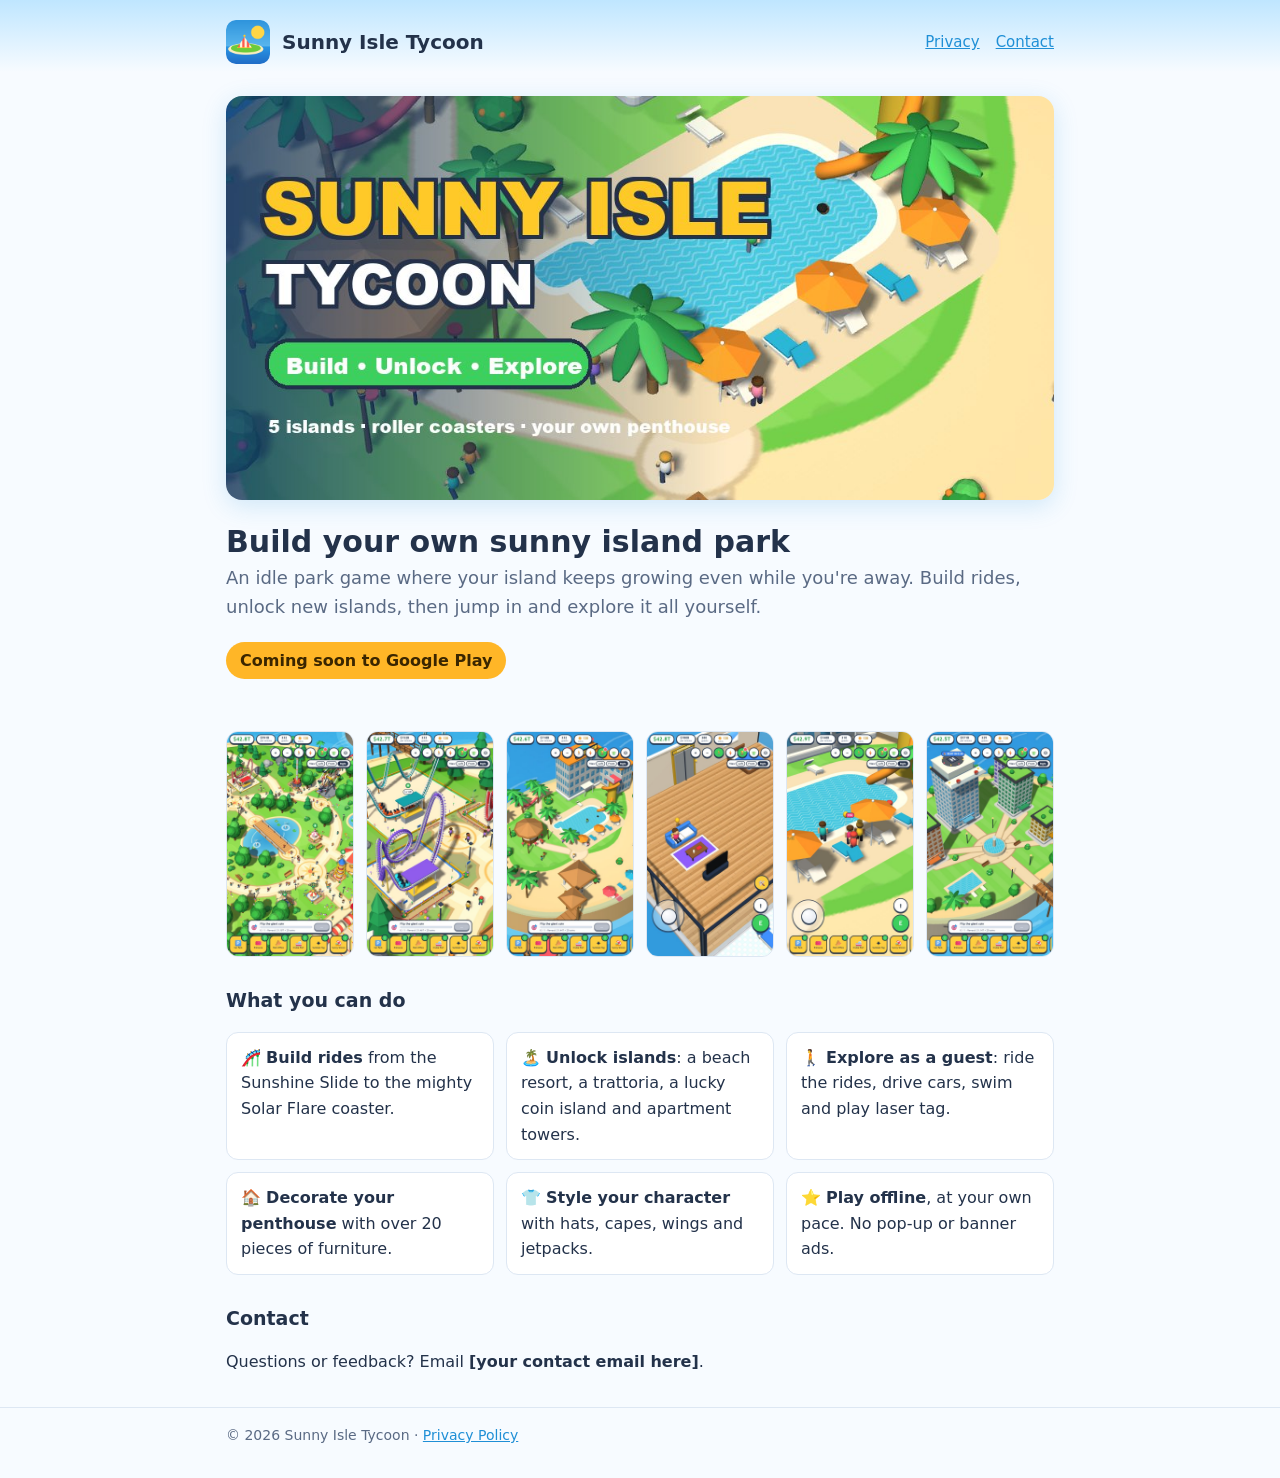
==== index.html @ 57443861 "Add website (landing page + privacy policy) for public hosting Co-Authored-By: Claude Opus 5.5 <nore" ====
<!doctype html>
<html lang="en">
<head>
<meta charset="utf-8">
<meta name="viewport" content="width=device-width,initial-scale=1">
<title>Sunny Isle Tycoon</title>
<meta name="description" content="Build a sunny 3D island park, unlock new islands and explore it all yourself!">
<link rel="icon" href="favicon.png">
<link rel="stylesheet" href="style.css">
</head>
<body>
<header class="top"><div class="wrap">
  <img src="img/icon.png" alt="">
  <a class="brand" href="./">Sunny Isle Tycoon</a>
  <nav><a href="privacy.html">Privacy</a><a href="#contact">Contact</a></nav>
</div></header>

<main class="wrap">
  <section class="hero">
    <img class="banner" src="img/banner.jpg" alt="Sunny Isle Tycoon: a bright island theme park">
    <h1>Build your own sunny island park</h1>
    <p class="lead">An idle park game where your island keeps growing even while you're away. Build rides, unlock new islands, then jump in and explore it all yourself.</p>
    <span class="badge">Coming soon to Google Play</span>
  </section>

  <div class="shots">
    <img src="img/01-park.jpg" alt="The main park" loading="lazy">
    <img src="img/02-coaster.jpg" alt="A roller coaster" loading="lazy">
    <img src="img/03-shores.jpg" alt="Sunny Shores beach resort" loading="lazy">
    <img src="img/05-penthouse.jpg" alt="Decorating the penthouse" loading="lazy">
    <img src="img/06-explore.jpg" alt="Exploring the park as a guest" loading="lazy">
    <img src="img/07-heights.jpg" alt="Sunrise Heights apartment towers" loading="lazy">
  </div>

  <h2>What you can do</h2>
  <ul class="features">
    <li>🎢 <b>Build rides</b> from the Sunshine Slide to the mighty Solar Flare coaster.</li>
    <li>🏝️ <b>Unlock islands</b>: a beach resort, a trattoria, a lucky coin island and apartment towers.</li>
    <li>🚶 <b>Explore as a guest</b>: ride the rides, drive cars, swim and play laser tag.</li>
    <li>🏠 <b>Decorate your penthouse</b> with over 20 pieces of furniture.</li>
    <li>👕 <b>Style your character</b> with hats, capes, wings and jetpacks.</li>
    <li>⭐ <b>Play offline</b>, at your own pace. No pop-up or banner ads.</li>
  </ul>

  <h2 id="contact">Contact</h2>
  <p>Questions or feedback? Email <b>[your contact email here]</b>.</p>
</main>

<footer><div class="wrap">© 2026 Sunny Isle Tycoon · <a href="privacy.html">Privacy Policy</a></div></footer>
</body>
</html>
---- style.css ----
:root{--ink:#23324a;--soft:#5a6a84;--bg:#f7fbff;--card:#ffffff;--sun:#ffb627;--sea:#1f8fd6;--line:#dde7f3}
*{box-sizing:border-box}
body{margin:0;font-family:system-ui,-apple-system,"Segoe UI",Roboto,sans-serif;line-height:1.6;color:var(--ink);background:var(--bg)}
a{color:var(--sea)}
.wrap{max-width:860px;margin:0 auto;padding:0 16px}
header.top{background:linear-gradient(180deg,#bfe6ff,#f7fbff);padding:20px 0 8px}
header.top .wrap{display:flex;align-items:center;gap:12px}
header.top img{width:44px;height:44px;border-radius:10px}
header.top a.brand{font-weight:700;font-size:20px;color:var(--ink);text-decoration:none}
header.top nav{margin-left:auto;display:flex;gap:16px;font-size:15px}
.hero{padding:24px 0}
.hero img.banner{width:100%;border-radius:16px;display:block;box-shadow:0 6px 24px rgba(31,143,214,.18)}
h1{font-size:30px;margin:24px 0 4px;line-height:1.2}
h2{font-size:19px;margin-top:28px}
.lead{font-size:18px;color:var(--soft);margin:0 0 16px}
.shots{display:grid;grid-template-columns:repeat(6,1fr);gap:12px;margin:20px 0}
.shots img{width:100%;border-radius:12px;display:block;border:1px solid var(--line)}
.features{display:grid;grid-template-columns:repeat(auto-fit,minmax(240px,1fr));gap:12px;padding:0;list-style:none}
.features li{background:var(--card);border:1px solid var(--line);border-radius:12px;padding:12px 14px}
.badge{display:inline-block;background:var(--sun);color:#3a2600;font-weight:700;border-radius:999px;padding:6px 14px;margin:4px 0 8px}
.policy{max-width:720px;padding-bottom:24px}
.policy small{color:var(--soft)}
footer{border-top:1px solid var(--line);margin-top:32px;padding:16px 0 32px;color:var(--soft);font-size:14px}
@media (max-width:700px){.shots{grid-template-columns:repeat(3,1fr)}h1{font-size:25px}}
@media (max-width:420px){header.top nav{gap:10px;font-size:14px}}
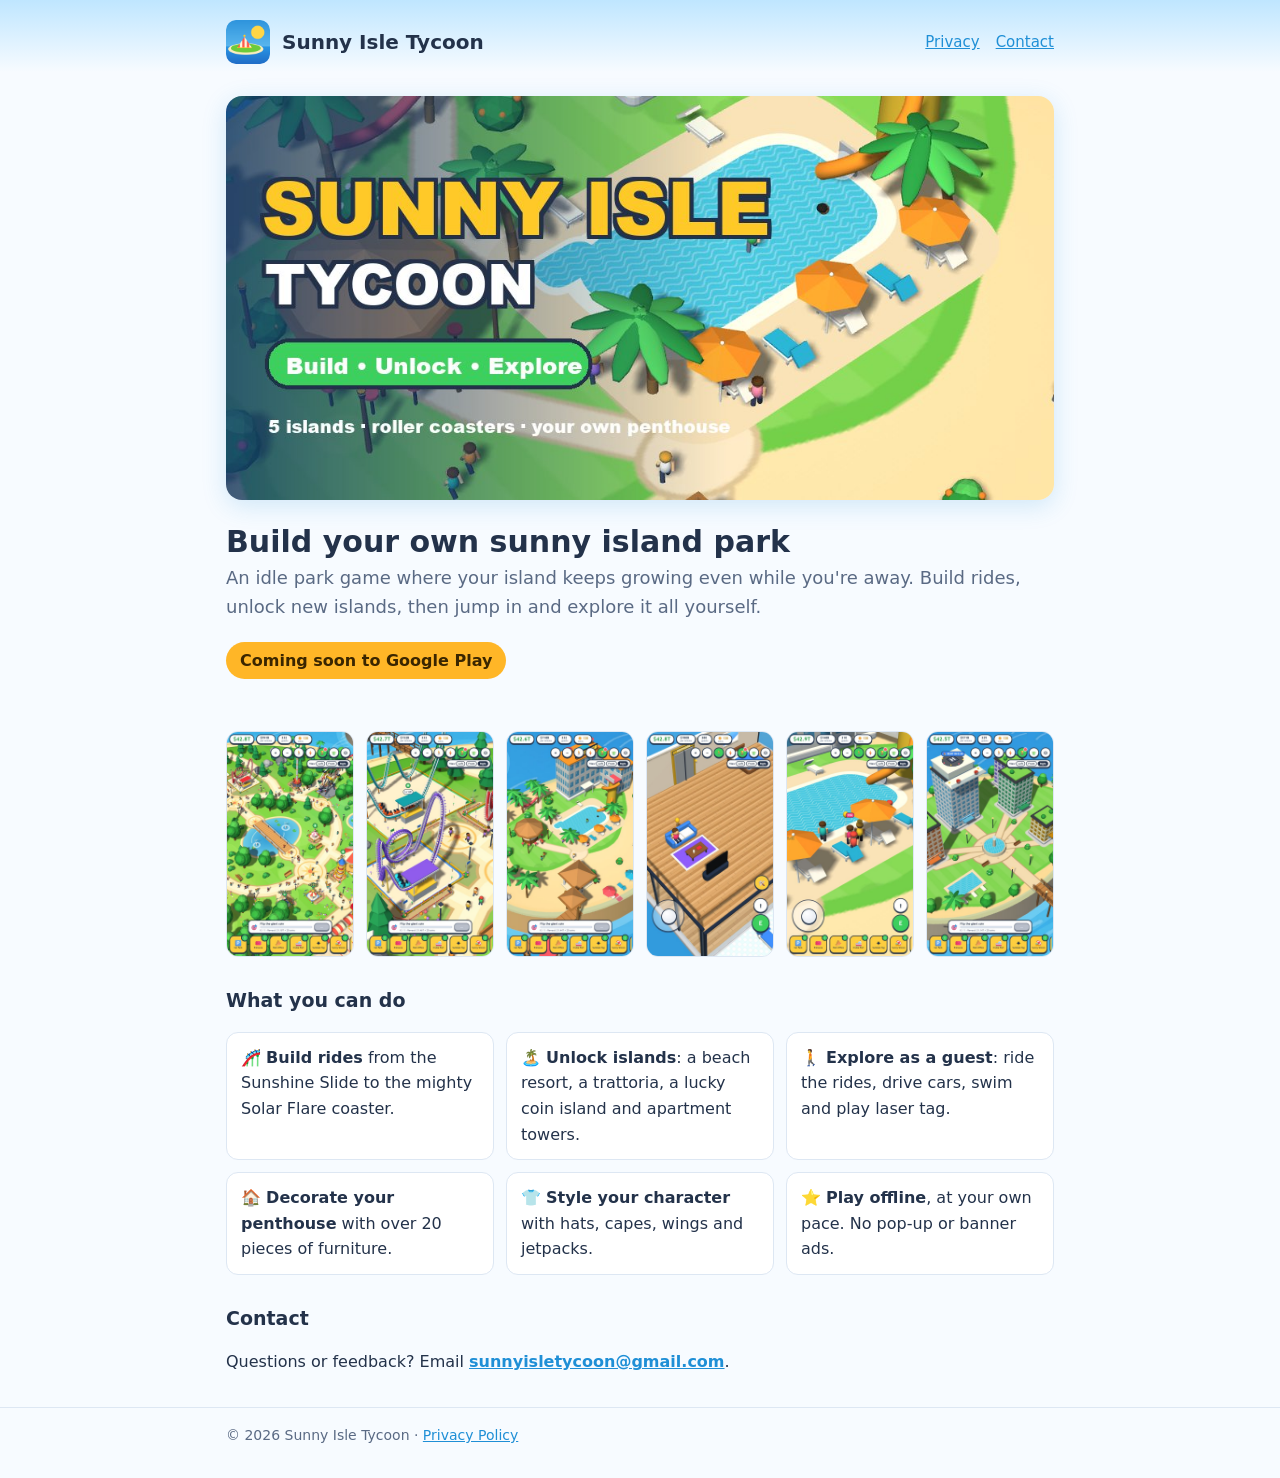
==== commit 83ce2091: "Add game contact email to website and store docs Co-Authored-By: Claude Opus 5.5 <noreply@anthropic." ====
--- a/index.html
+++ b/index.html
@@ -43,7 +43,7 @@
   </ul>
 
   <h2 id="contact">Contact</h2>
-  <p>Questions or feedback? Email <b>[your contact email here]</b>.</p>
+  <p>Questions or feedback? Email <a href="mailto:sunnyisletycoon@gmail.com"><b>sunnyisletycoon@gmail.com</b></a>.</p>
 </main>
 
 <footer><div class="wrap">© 2026 Sunny Isle Tycoon · <a href="privacy.html">Privacy Policy</a></div></footer>
